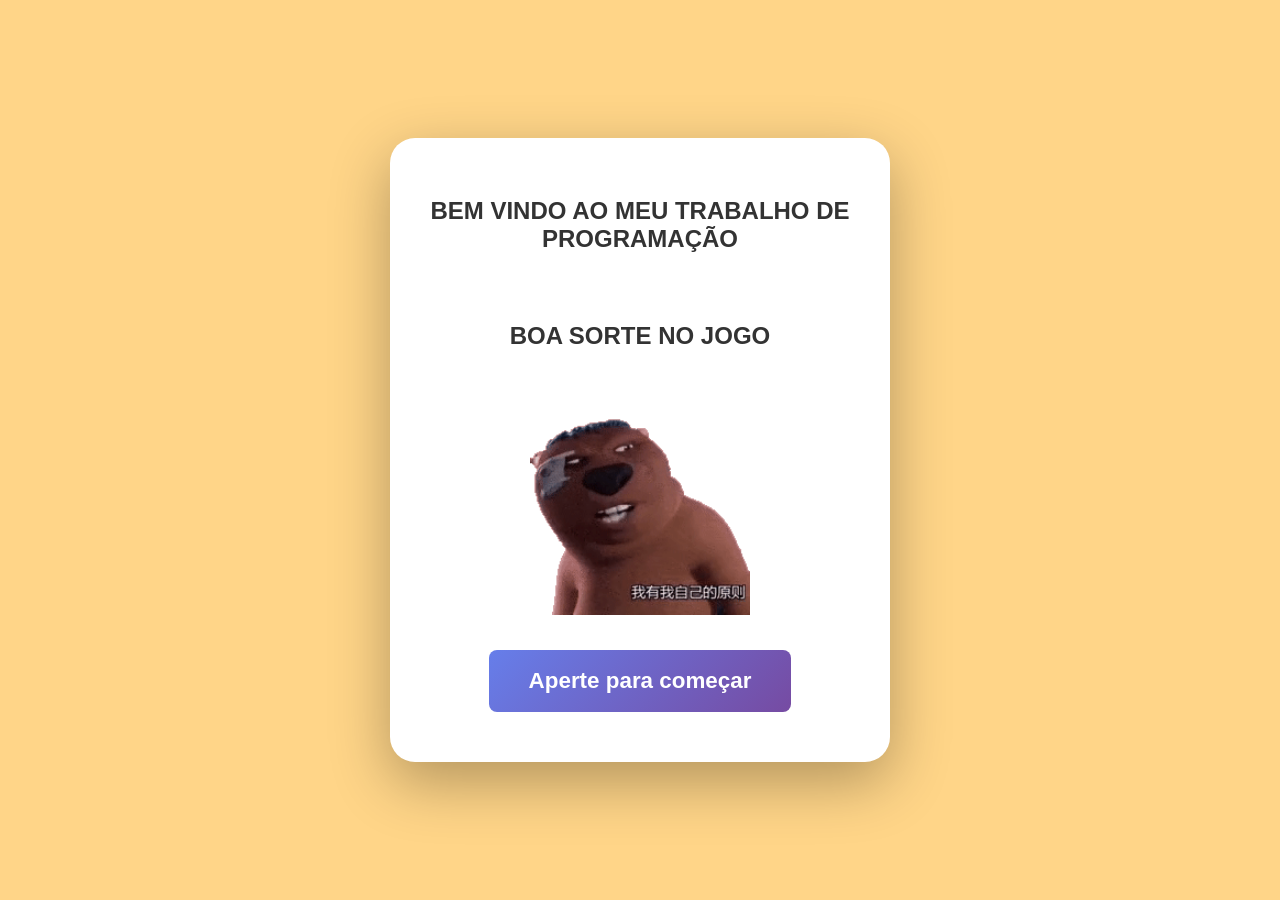
==== index.html @ 67a30dc5 "Add files via upload" ====
<!DOCTYPE html>
<html lang="pt-BR">
<head>
    <meta charset="UTF-8">
    <meta name="viewport" content="width=device-width, initial-scale=1.0">
    <title>Pinte a Palavra Correta</title>
    <link rel="stylesheet" href="styles/style.css">
</head>
<body>
    <div id="start-screen" class="start-screen">
        <div class="start-content">
            <h2 class="alinha">BEM VINDO AO MEU TRABALHO DE PROGRAMAÇÃO</h2>
            <h3 class="alinha">BOA SORTE NO JOGO</h3>
            <img src="images/beever.gif" alt="Imagem do jogo" class="start-image">
            <button id="start-button" onclick="startGame()">Aperte para começar</button>
        </div>
    </div>

    <div id="wrong-reaction" class="wrong-reaction hidden" aria-hidden="true">
        <div class="reaction-box">
            <img id="deception-gif" src="images/desappear.gif" alt="Decepção" class="deception-gif">
            <img id="explosion-gif" src="images/explosion.gif" alt="Explosão" class="explosion-gif">
            <button id="wrong-restart-button" class="restart-message" onclick="resetGame()">Clique aqui para recomeçar</button>
        </div>
    </div>

    <div id="win-screen" class="win-screen hidden" aria-hidden="true">
        <div class="win-box">
            <img src="images/babi.gif" alt="Parabéns" class="win-image">
            <h2>Parabéns, você é um super gênio</h2>
            <button onclick="resetGame()">Jogar de novo</button>
        </div>
    </div>

    <div id="game-container" class="container hidden">
        <div class="header">
            <h1>Pinte a Palavra Correta</h1>
            <p>Clique na palavra certa para cada figura</p>
        </div>

        <div class="games-grid">
            <!-- Vaca -->
            <div class="game-card">
                <img src="images/vaca.gif" style="width: 200px; height: auto;" alt="Vaca">
                <div class="options">
                    <div class="option" onclick="checkAnswer(this, 'vaca', 0)">VALA</div>
                    <div class="option" onclick="checkAnswer(this, 'vaca', 1)">VELA</div>
                    <div class="option" onclick="checkAnswer(this, 'vaca', 2)">VACA</div>
                </div>
                <div class="feedback"></div>
            </div>

            <!-- Gato -->
            <div class="game-card">
                <img src="images/cat.gif" style="width: 200px; height: auto;" alt="Gato">
                <div class="options">
                    <div class="option" onclick="checkAnswer(this, 'gato', 0)">GATO</div>
                    <div class="option" onclick="checkAnswer(this, 'gato', 1)">GOTA</div>
                    <div class="option" onclick="checkAnswer(this, 'gato', 2)">GUTO</div>
                </div>
                <div class="feedback"></div>
            </div>

            <!-- Bolo -->
            <div class="game-card">
                <img src="images/cake.gif" style="width: 200px; height: auto;" alt="Bolo">
                <div class="options">
                    <div class="option" onclick="checkAnswer(this, 'bolo', 0)">BOLA</div>
                    <div class="option" onclick="checkAnswer(this, 'bolo', 1)">BOLO</div>
                    <div class="option" onclick="checkAnswer(this, 'bolo', 2)">BALO</div>
                </div>
                <div class="feedback"></div>
            </div>

            <!-- Bola -->
            <div class="game-card">
                <img src="images/ball.gif" style="width: 180px; height: auto;" alt="Bola">
                <div class="options">
                    <div class="option" onclick="checkAnswer(this, 'bola', 0)">BELA</div>
                    <div class="option" onclick="checkAnswer(this, 'bola', 1)">BOLA</div>
                    <div class="option" onclick="checkAnswer(this, 'bola', 2)">BALA</div>
                </div>
                <div class="feedback"></div>
            </div>

            <!-- Abelha -->
            <div class="game-card">
                <img src="images/bee.gif" style="width: 100px; height: auto;" alt="Abelha">
                <div class="options">
                    <div class="option" onclick="checkAnswer(this, 'abelha', 0)">ABELA</div>
                    <div class="option" onclick="checkAnswer(this, 'abelha', 1)">ABAIXO</div>
                    <div class="option" onclick="checkAnswer(this, 'abelha', 2)">ABELHA</div>
                </div>
                <div class="feedback"></div>
            </div>

            <!-- Cesta -->
            <div class="game-card">
                <img src="images/bed.gif" style="width: 250px; height: auto;" alt="Cama">
                <div class="options">
                    <div class="option" onclick="checkAnswer(this, 'cesta', 0)">CAMA</div>
                    <div class="option" onclick="checkAnswer(this, 'cesta', 1)">DAMA</div>
                    <div class="option" onclick="checkAnswer(this, 'cesta', 2)">COMA</div>
                </div>
                <div class="feedback"></div>
            </div>

            <!-- Botão -->
            <div class="game-card">
                <img src="images/button.gif" style="width: 170px; height: auto;" alt="Botão">
                <div class="options">
                    <div class="option" onclick="checkAnswer(this, 'botao', 0)">BALÃO</div>
                    <div class="option" onclick="checkAnswer(this, 'botao', 1)">BOTÃO</div>
                    <div class="option" onclick="checkAnswer(this, 'botao', 2)">BOCÃO</div>
                </div>
                <div class="feedback"></div>
            </div>

            <!-- Sino -->
            <div class="game-card">
                <img src="images/bell.gif" style="width: 150px; height: auto;" alt="Sino">
                <div class="options">
                    <div class="option" onclick="checkAnswer(this, 'sino', 0)">VINO</div>
                    <div class="option" onclick="checkAnswer(this, 'sino', 1)">TINO</div>
                    <div class="option" onclick="checkAnswer(this, 'sino', 2)">SINO</div>
                </div>
                <div class="feedback"></div>
            </div>

            <!-- Boneca -->
            <div class="game-card">
                <img src="images/doll.gif" style="width: 150px; height: auto;" alt="Boneca">
                <div class="options">
                    <div class="option" onclick="checkAnswer(this, 'boneca', 0)">JANELA</div>
                    <div class="option" onclick="checkAnswer(this, 'boneca', 1)">BONECA</div>
                    <div class="option" onclick="checkAnswer(this, 'boneca', 2)">BOLECA</div>
                </div>
                <div class="feedback"></div>
            </div>
        </div>

        <div class="button-group">
            <button onclick="resetGame()">🔄 Recomeçar</button>
        </div>

        <div class="progress">
            Acertos: <span class="score" id="score">0</span> / <span class="total">9</span>
        </div>
    </div>

    <script src="scripts/script.js"></script>
</body>
</html>
---- styles/style.css ----
* {
    box-sizing: border-box;
}

body {
    font-family: 'Arial', sans-serif;
    background: #ffd588;
    padding: 20px;
    min-height: 100vh;
    margin: 0;
}

.hidden {
    display: none !important;
}

.start-screen {
    min-height: calc(100vh - 40px);
    display: flex;
    align-items: center;
    justify-content: center;
}

.start-content {
    display: flex;
    flex-direction: column;
    align-items: center;
    justify-content: center;
    gap: 25px;
    width: min(90vw, 500px);
    min-height: 380px;
    background: white;
    border-radius: 25px;
    padding: 40px;
    box-shadow: 0 20px 60px rgba(0, 0, 0, 0.3);
}

.start-image {
    width: 220px;
    max-width: 80%;
    height: auto;
}

#start-button {
    font-size: 1.4em;
    padding: 18px 40px;
}

.container {
    max-width: 1200px;
    margin: 0 auto;
    background: white;
    border-radius: 20px;
    padding: 40px;
    box-shadow: 0 20px 60px rgba(0, 0, 0, 0.3);
}

.header {
    text-align: center;
    margin-bottom: 40px;
}

.header h1 {
    color: #333;
    margin-bottom: 10px;
    font-size: 2.5em;
}

.header p {
    color: #666;
    font-size: 1.1em;
}

.games-grid {
    display: grid;
    grid-template-columns: repeat(auto-fit, minmax(300px, 1fr));
    gap: 30px;
    margin-bottom: 30px;
}

.game-card {
    background: #f8f9fa;
    border-radius: 15px;
    padding: 20px;
    box-shadow: 0 5px 15px rgba(0, 0, 0, 0.1);
    transition: transform 0.3s ease;
}

.game-card:hover {
    transform: translateY(-5px);
}

.image-placeholder {
    width: 100%;
    height: 150px;
    background: #64300e;
    border-radius: 10px;
    display: flex;
    align-items: center;
    justify-content: center;
    font-size: 60px;
    margin-bottom: 20px;
}
.alinha {
    text-align: center;
    color: #333;
    font-size: 1.5em;
    margin-bottom: 20px;
}
.options {
    display: flex;
    flex-direction: column;
    gap: 10px;
}

.option {
    padding: 12px 15px;
    border: 2px solid #ddd;
    border-radius: 8px;
    cursor: pointer;
    background: white;
    font-size: 1.05em;
    font-weight: 500;
    transition: all 0.3s ease;
    text-align: center;
}

.option:hover {
    background: #f0f0f0;
    border-color: #667eea;
}

.option.selected {
    background: #ffd700;
    border-color: #ffc700;
    color: #333;
    font-weight: bold;
}

.option.correct {
    background: #4CAF50;
    border-color: #45a049;
    color: white;
    font-weight: bold;
}

.option.incorrect {
    background: #f44336;
    border-color: #da190b;
    color: white;
}

.option.disabled {
    pointer-events: none;
}

.feedback {
    margin-top: 10px;
    text-align: center;
    font-weight: bold;
    min-height: 25px;
}

.feedback.success {
    color: #4CAF50;
}

.feedback.error {
    color: #f44336;
}

.button-group {
    text-align: center;
    margin-top: 30px;
}

button {
    background: linear-gradient(135deg, #667eea 0%, #764ba2 100%);
    color: white;
    border: none;
    padding: 12px 30px;
    font-size: 1.1em;
    border-radius: 8px;
    cursor: pointer;
    margin: 10px;
    transition: all 0.3s ease;
    font-weight: bold;
}

button:hover {
    transform: scale(1.05);
    box-shadow: 0 5px 20px rgba(102, 126, 234, 0.4);
}

button:active {
    transform: scale(0.95);
}

.progress {
    text-align: center;
    margin-top: 30px;
    font-size: 1.2em;
    font-weight: bold;
    color: #333;
}

.score {
    color: #4CAF50;
}

.total {
    color: #666;
}

.wrong-reaction {
    position: fixed;
    inset: 0;
    z-index: 9999;
    display: flex;
    align-items: center;
    justify-content: center;
    background: rgba(0, 0, 0, 0.75);
    pointer-events: auto;
}

.reaction-box {
    position: relative;
    width: min(90vw, 520px);
    min-height: 520px;
    display: flex;
    align-items: center;
    justify-content: center;
    flex-direction: column;
}

.deception-gif,
.explosion-gif {
    position: absolute;
    max-width: 100%;
    max-height: 100%;
    object-fit: contain;
}

.deception-gif {
    width: 360px;
    z-index: 1;
}

.explosion-gif {
    width: 420px;
    z-index: 2;
}

.explosion-gif.hide-explosion {
    opacity: 0;
}


.restart-message {
    position: absolute;
    bottom: 15px;
    z-index: 3;
    font-size: 1.4em;
    padding: 18px 35px;
    border-radius: 12px;
    animation: pulseButton 1s infinite alternate;
}

@keyframes pulseButton {
    from {
        transform: scale(1);
    }

    to {
        transform: scale(1.08);
    }
}

.win-screen {
    position: fixed;
    inset: 0;
    z-index: 9998;
    display: flex;
    align-items: center;
    justify-content: center;
    background: rgba(0, 0, 0, 0.75);
}

.win-box {
    width: min(90vw, 560px);
    background: white;
    border-radius: 25px;
    padding: 40px;
    text-align: center;
    box-shadow: 0 20px 60px rgba(0, 0, 0, 0.4);
}

.win-box h2 {
    color: #333;
    font-size: 2.2em;
    margin: 20px 0;
}

.win-image {
    width: 220px;
    max-width: 80%;
    height: auto;
}
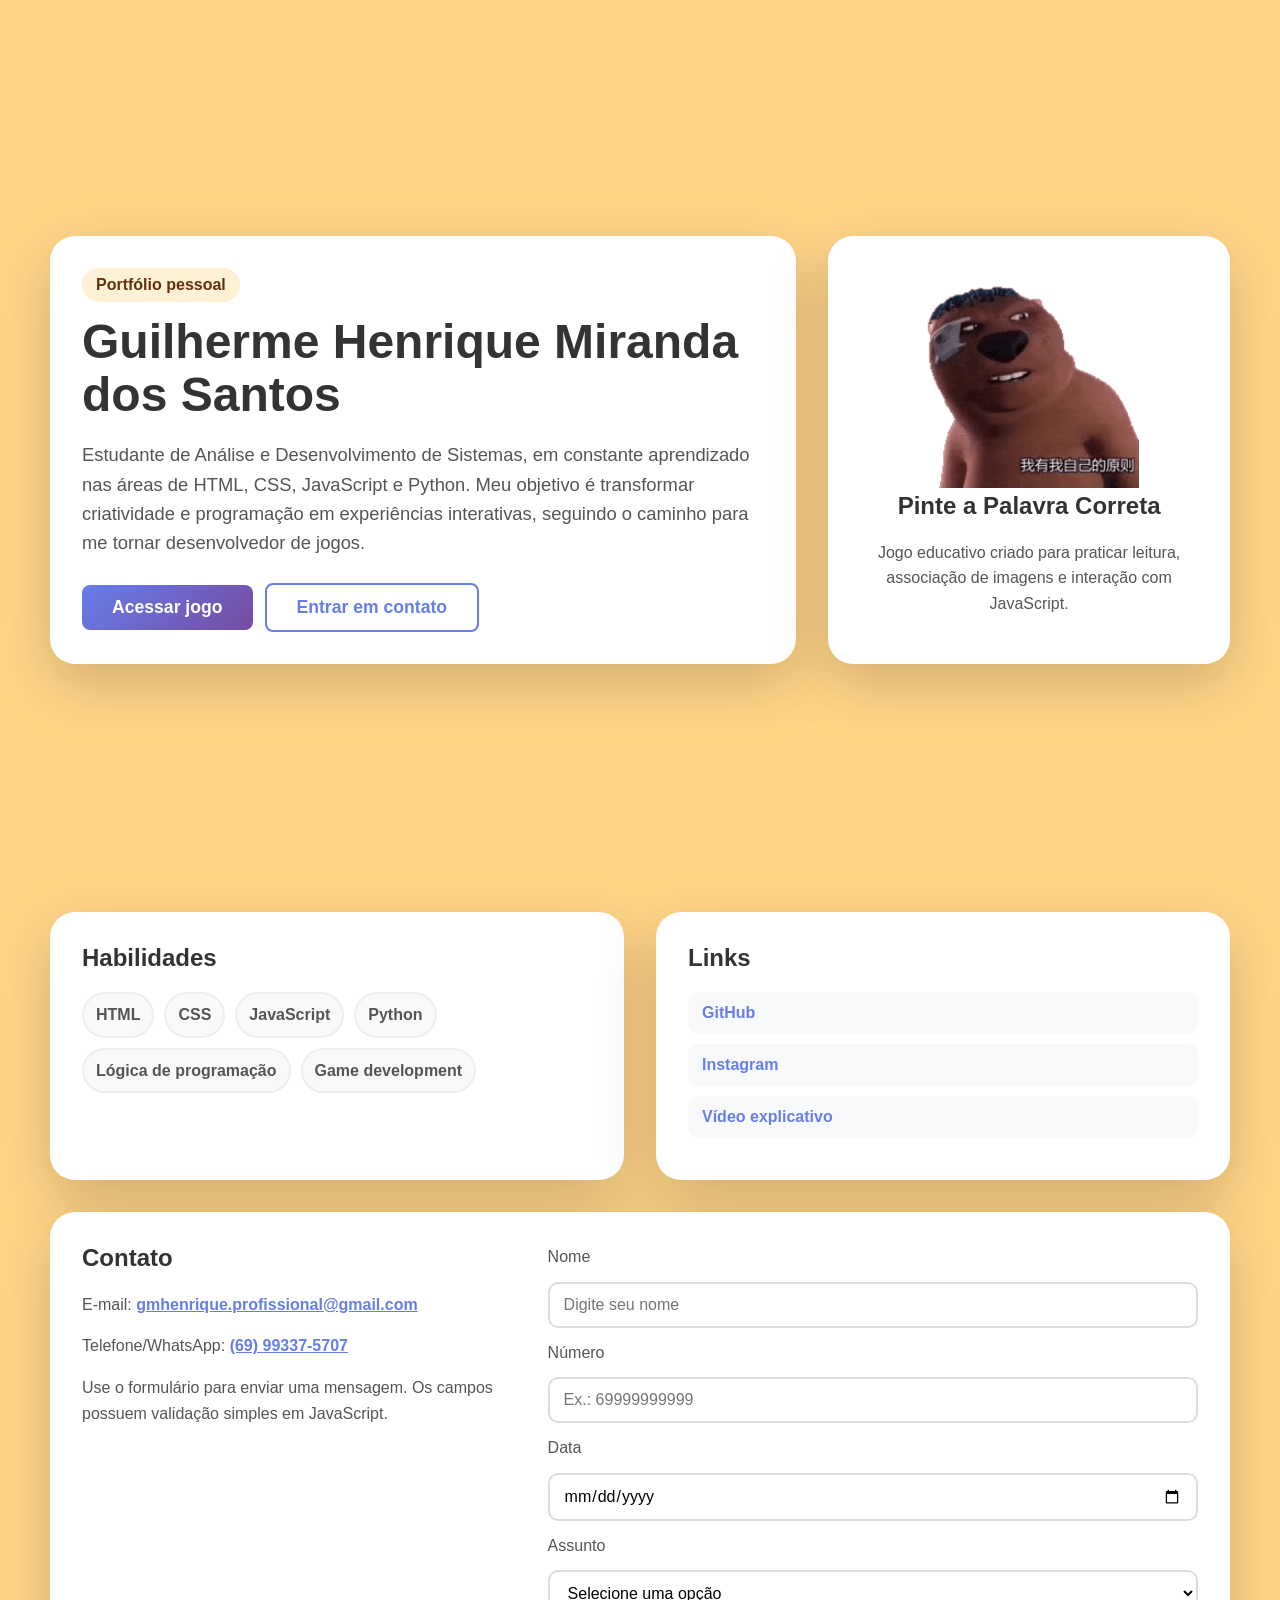
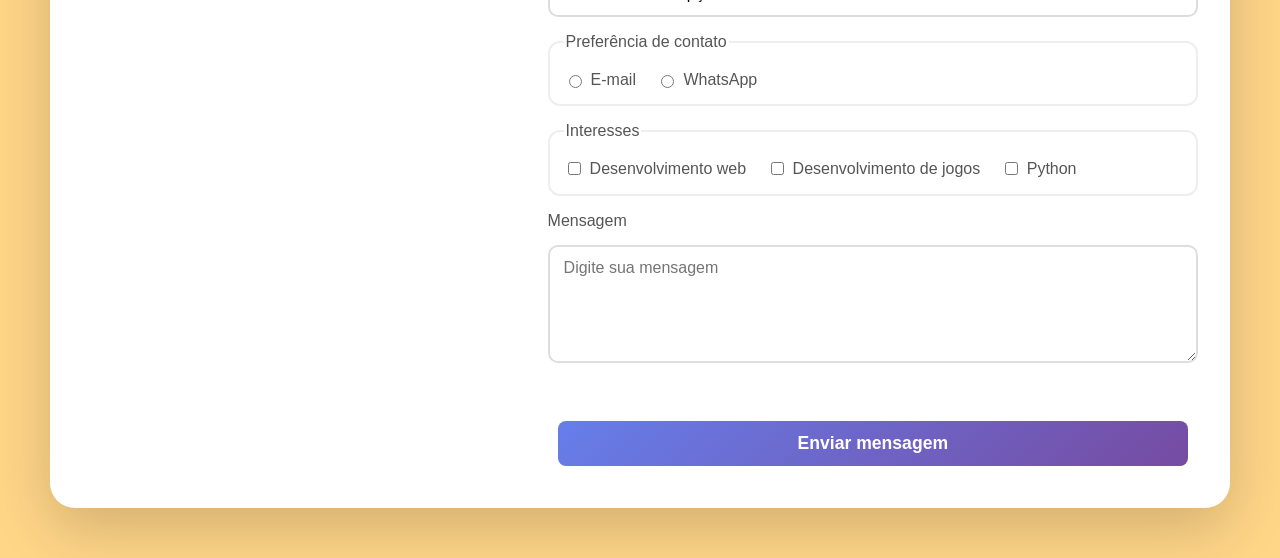
==== commit 17e9e814: "Add files via upload" ====
--- a/index.html
+++ b/index.html
@@ -3,151 +3,102 @@
 <head>
     <meta charset="UTF-8">
     <meta name="viewport" content="width=device-width, initial-scale=1.0">
-    <title>Pinte a Palavra Correta</title>
+    <title>Portfólio - Guilherme Henrique</title>
     <link rel="stylesheet" href="styles/style.css">
 </head>
 <body>
-    <div id="start-screen" class="start-screen">
-        <div class="start-content">
-            <h2 class="alinha">BEM VINDO AO MEU TRABALHO DE PROGRAMAÇÃO</h2>
-            <h3 class="alinha">BOA SORTE NO JOGO</h3>
-            <img src="images/beever.gif" alt="Imagem do jogo" class="start-image">
-            <button id="start-button" onclick="startGame()">Aperte para começar</button>
-        </div>
-    </div>
-
-    <div id="wrong-reaction" class="wrong-reaction hidden" aria-hidden="true">
-        <div class="reaction-box">
-            <img id="deception-gif" src="images/desappear.gif" alt="Decepção" class="deception-gif">
-            <img id="explosion-gif" src="images/explosion.gif" alt="Explosão" class="explosion-gif">
-            <button id="wrong-restart-button" class="restart-message" onclick="resetGame()">Clique aqui para recomeçar</button>
-        </div>
-    </div>
-
-    <div id="win-screen" class="win-screen hidden" aria-hidden="true">
-        <div class="win-box">
-            <img src="images/babi.gif" alt="Parabéns" class="win-image">
-            <h2>Parabéns, você é um super gênio</h2>
-            <button onclick="resetGame()">Jogar de novo</button>
-        </div>
-    </div>
-
-    <div id="game-container" class="container hidden">
-        <div class="header">
-            <h1>Pinte a Palavra Correta</h1>
-            <p>Clique na palavra certa para cada figura</p>
-        </div>
-
-        <div class="games-grid">
-            <!-- Vaca -->
-            <div class="game-card">
-                <img src="images/vaca.gif" style="width: 200px; height: auto;" alt="Vaca">
-                <div class="options">
-                    <div class="option" onclick="checkAnswer(this, 'vaca', 0)">VALA</div>
-                    <div class="option" onclick="checkAnswer(this, 'vaca', 1)">VELA</div>
-                    <div class="option" onclick="checkAnswer(this, 'vaca', 2)">VACA</div>
+    <main class="portfolio-page">
+        <section class="portfolio-hero">
+            <div class="portfolio-text">
+                <p class="portfolio-tag">Portfólio pessoal</p>
+                <h1>Guilherme Henrique Miranda dos Santos</h1>
+                <p class="portfolio-subtitle">
+                    Estudante de Análise e Desenvolvimento de Sistemas, em constante aprendizado nas áreas de
+                    HTML, CSS, JavaScript e Python. Meu objetivo é transformar criatividade e programação em
+                    experiências interativas, seguindo o caminho para me tornar desenvolvedor de jogos.
+                </p>
+                <div class="hero-buttons">
+                    <a id="start-button" class="primary-button-link" href="JOGO/index.html">Acessar jogo</a>
+                    <a class="secondary-button" href="#contato">Entrar em contato</a>
                 </div>
-                <div class="feedback"></div>
             </div>
 
-            <!-- Gato -->
-            <div class="game-card">
-                <img src="images/cat.gif" style="width: 200px; height: auto;" alt="Gato">
-                <div class="options">
-                    <div class="option" onclick="checkAnswer(this, 'gato', 0)">GATO</div>
-                    <div class="option" onclick="checkAnswer(this, 'gato', 1)">GOTA</div>
-                    <div class="option" onclick="checkAnswer(this, 'gato', 2)">GUTO</div>
-                </div>
-                <div class="feedback"></div>
+            <div class="portfolio-card destaque-card">
+                <img src="images/beever.gif" alt="Imagem animada do jogo" class="start-image">
+                <h2>Pinte a Palavra Correta</h2>
+                <p>Jogo educativo criado para praticar leitura, associação de imagens e interação com JavaScript.</p>
+            </div>
+        </section>
+
+        <section class="portfolio-info-grid" aria-label="Informações do portfólio">
+            <article class="portfolio-card">
+                <h2>Habilidades</h2>
+                <ul class="skills-list">
+                    <li>HTML</li>
+                    <li>CSS</li>
+                    <li>JavaScript</li>
+                    <li>Python</li>
+                    <li>Lógica de programação</li>
+                    <li>Game development</li>
+                </ul>
+            </article>
+
+            <article class="portfolio-card links-card">
+                <h2>Links</h2>
+                <a href="https://github.com/Hediits" target="_blank" rel="noopener">GitHub</a>
+                <a href="https://www.instagram.com/gui.h.henrique" target="_blank" rel="noopener">Instagram</a>
+                <a href="#" title="Substitua este link pelo vídeo no YouTube ou Drive">Vídeo explicativo</a>
+            </article>
+        </section>
+
+        <section id="contato" class="portfolio-card contact-section">
+            <div>
+                <h2>Contato</h2>
+                <p>E-mail: <a href="mailto:gmhenrique.profissional@gmail.com">gmhenrique.profissional@gmail.com</a></p>
+                <p>Telefone/WhatsApp: <a href="tel:+5569993375707">(69) 99337-5707</a></p>
+                <p>Use o formulário para enviar uma mensagem. Os campos possuem validação simples em JavaScript.</p>
             </div>
 
-            <!-- Bolo -->
-            <div class="game-card">
-                <img src="images/cake.gif" style="width: 200px; height: auto;" alt="Bolo">
-                <div class="options">
-                    <div class="option" onclick="checkAnswer(this, 'bolo', 0)">BOLA</div>
-                    <div class="option" onclick="checkAnswer(this, 'bolo', 1)">BOLO</div>
-                    <div class="option" onclick="checkAnswer(this, 'bolo', 2)">BALO</div>
-                </div>
-                <div class="feedback"></div>
-            </div>
+            <form id="contact-form" class="contact-form" novalidate>
+                <label for="name">Nome</label>
+                <input type="text" id="name" name="name" placeholder="Digite seu nome" required minlength="3">
 
-            <!-- Bola -->
-            <div class="game-card">
-                <img src="images/ball.gif" style="width: 180px; height: auto;" alt="Bola">
-                <div class="options">
-                    <div class="option" onclick="checkAnswer(this, 'bola', 0)">BELA</div>
-                    <div class="option" onclick="checkAnswer(this, 'bola', 1)">BOLA</div>
-                    <div class="option" onclick="checkAnswer(this, 'bola', 2)">BALA</div>
-                </div>
-                <div class="feedback"></div>
-            </div>
+                <label for="phone">Número</label>
+                <input type="tel" id="phone" name="phone" placeholder="Ex.: 69999999999" required pattern="[0-9]{10,11}">
 
-            <!-- Abelha -->
-            <div class="game-card">
-                <img src="images/bee.gif" style="width: 100px; height: auto;" alt="Abelha">
-                <div class="options">
-                    <div class="option" onclick="checkAnswer(this, 'abelha', 0)">ABELA</div>
-                    <div class="option" onclick="checkAnswer(this, 'abelha', 1)">ABAIXO</div>
-                    <div class="option" onclick="checkAnswer(this, 'abelha', 2)">ABELHA</div>
-                </div>
-                <div class="feedback"></div>
-            </div>
+                <label for="date">Data</label>
+                <input type="date" id="date" name="date" required>
 
-            <!-- Cesta -->
-            <div class="game-card">
-                <img src="images/bed.gif" style="width: 250px; height: auto;" alt="Cama">
-                <div class="options">
-                    <div class="option" onclick="checkAnswer(this, 'cesta', 0)">CAMA</div>
-                    <div class="option" onclick="checkAnswer(this, 'cesta', 1)">DAMA</div>
-                    <div class="option" onclick="checkAnswer(this, 'cesta', 2)">COMA</div>
-                </div>
-                <div class="feedback"></div>
-            </div>
+                <label for="subject">Assunto</label>
+                <select id="subject" name="subject" required>
+                    <option value="">Selecione uma opção</option>
+                    <option value="projeto">Projeto</option>
+                    <option value="duvida">Dúvida</option>
+                    <option value="contato">Contato profissional</option>
+                </select>
 
-            <!-- Botão -->
-            <div class="game-card">
-                <img src="images/button.gif" style="width: 170px; height: auto;" alt="Botão">
-                <div class="options">
-                    <div class="option" onclick="checkAnswer(this, 'botao', 0)">BALÃO</div>
-                    <div class="option" onclick="checkAnswer(this, 'botao', 1)">BOTÃO</div>
-                    <div class="option" onclick="checkAnswer(this, 'botao', 2)">BOCÃO</div>
-                </div>
-                <div class="feedback"></div>
-            </div>
+                <fieldset>
+                    <legend>Preferência de contato</legend>
+                    <label><input type="radio" name="contactPreference" value="email" required> E-mail</label>
+                    <label><input type="radio" name="contactPreference" value="whatsapp"> WhatsApp</label>
+                </fieldset>
 
-            <!-- Sino -->
-            <div class="game-card">
-                <img src="images/bell.gif" style="width: 150px; height: auto;" alt="Sino">
-                <div class="options">
-                    <div class="option" onclick="checkAnswer(this, 'sino', 0)">VINO</div>
-                    <div class="option" onclick="checkAnswer(this, 'sino', 1)">TINO</div>
-                    <div class="option" onclick="checkAnswer(this, 'sino', 2)">SINO</div>
-                </div>
-                <div class="feedback"></div>
-            </div>
+                <fieldset>
+                    <legend>Interesses</legend>
+                    <label><input type="checkbox" name="interest" value="web"> Desenvolvimento web</label>
+                    <label><input type="checkbox" name="interest" value="games"> Desenvolvimento de jogos</label>
+                    <label><input type="checkbox" name="interest" value="python"> Python</label>
+                </fieldset>
 
-            <!-- Boneca -->
-            <div class="game-card">
-                <img src="images/doll.gif" style="width: 150px; height: auto;" alt="Boneca">
-                <div class="options">
-                    <div class="option" onclick="checkAnswer(this, 'boneca', 0)">JANELA</div>
-                    <div class="option" onclick="checkAnswer(this, 'boneca', 1)">BONECA</div>
-                    <div class="option" onclick="checkAnswer(this, 'boneca', 2)">BOLECA</div>
-                </div>
-                <div class="feedback"></div>
-            </div>
-        </div>
+                <label for="message">Mensagem</label>
+                <textarea id="message" name="message" rows="5" placeholder="Digite sua mensagem" required minlength="10"></textarea>
 
-        <div class="button-group">
-            <button onclick="resetGame()">🔄 Recomeçar</button>
-        </div>
-
-        <div class="progress">
-            Acertos: <span class="score" id="score">0</span> / <span class="total">9</span>
-        </div>
-    </div>
+                <p id="form-feedback" class="form-feedback" aria-live="polite"></p>
+                <button type="submit">Enviar mensagem</button>
+            </form>
+        </section>
+    </main>
 
     <script src="scripts/script.js"></script>
 </body>
-</html>+</html>
--- a/styles/style.css
+++ b/styles/style.css
@@ -3,36 +3,135 @@
 }
 
 body {
-    font-family: 'Arial', sans-serif;
-    background: #ffd588;
-    padding: 20px;
     min-height: 100vh;
     margin: 0;
+    padding: 20px;
+    font-family: Arial, sans-serif;
+    background: #ffd588;
 }
 
 .hidden {
     display: none !important;
 }
 
-.start-screen {
-    min-height: calc(100vh - 40px);
-    display: flex;
-    align-items: center;
-    justify-content: center;
-}
-
-.start-content {
+/* Página do portfólio */
+.portfolio-page {
+    width: min(1180px, 100%);
+    margin: 0 auto;
     display: flex;
     flex-direction: column;
+    gap: 32px;
+}
+
+.portfolio-hero {
+    display: grid;
+    grid-template-columns: 1.3fr 0.7fr;
+    gap: 32px;
     align-items: center;
-    justify-content: center;
-    gap: 25px;
-    width: min(90vw, 500px);
-    min-height: 380px;
+    min-height: calc(100vh - 40px);
+}
+
+.portfolio-info-grid {
+    display: grid;
+    grid-template-columns: 1fr 1fr;
+    gap: 32px;
+}
+
+.portfolio-text,
+.portfolio-card {
     background: white;
     border-radius: 25px;
-    padding: 40px;
-    box-shadow: 0 20px 60px rgba(0, 0, 0, 0.3);
+    padding: 32px;
+    box-shadow: 0 20px 60px rgba(0, 0, 0, 0.18);
+}
+
+.portfolio-tag {
+    display: inline-block;
+    margin: 0 0 14px;
+    padding: 8px 14px;
+    border-radius: 999px;
+    background: #fff1d6;
+    color: #64300e;
+    font-weight: bold;
+}
+
+.portfolio-text h1 {
+    margin: 0 0 18px;
+    color: #333;
+    font-size: 3em;
+    line-height: 1.1;
+}
+
+.portfolio-subtitle,
+.portfolio-card p,
+.portfolio-card li,
+.contact-form label,
+.contact-form legend {
+    color: #555;
+    line-height: 1.6;
+}
+
+.portfolio-subtitle {
+    margin-bottom: 25px;
+    font-size: 1.15em;
+}
+
+.hero-buttons {
+    display: flex;
+    flex-wrap: wrap;
+    align-items: center;
+    gap: 12px;
+}
+
+.primary-button-link,
+.secondary-button,
+button {
+    border-radius: 8px;
+    padding: 12px 30px;
+    font-size: 1.1em;
+    font-weight: bold;
+    cursor: pointer;
+    transition: all 0.3s ease;
+}
+
+.primary-button-link,
+button {
+    border: none;
+    background: linear-gradient(135deg, #667eea 0%, #764ba2 100%);
+    color: white;
+}
+
+.primary-button-link,
+.secondary-button {
+    display: inline-block;
+    text-align: center;
+    text-decoration: none;
+}
+
+.secondary-button {
+    border: 2px solid #667eea;
+    color: #667eea;
+    background: white;
+}
+
+.primary-button-link:hover,
+button:hover {
+    transform: scale(1.05);
+    box-shadow: 0 5px 20px rgba(102, 126, 234, 0.4);
+}
+
+.secondary-button:hover,
+.links-card a:hover {
+    transform: translateY(-2px);
+    box-shadow: 0 5px 20px rgba(102, 126, 234, 0.2);
+}
+
+button {
+    margin: 10px;
+}
+
+button:active {
+    transform: scale(0.95);
 }
 
 .start-image {
@@ -41,28 +140,134 @@
     height: auto;
 }
 
-#start-button {
-    font-size: 1.4em;
-    padding: 18px 40px;
-}
-
+.destaque-card {
+    text-align: center;
+}
+
+.portfolio-card h2 {
+    margin-top: 0;
+    color: #333;
+}
+
+.skills-list {
+    display: flex;
+    flex-wrap: wrap;
+    gap: 10px;
+    margin: 0;
+    padding: 0;
+    list-style: none;
+}
+
+.skills-list li {
+    padding: 8px 12px;
+    border: 2px solid #eee;
+    border-radius: 999px;
+    background: #f8f9fa;
+    font-weight: bold;
+}
+
+.links-card a {
+    display: block;
+    margin: 10px 0;
+    padding: 12px 14px;
+    border-radius: 10px;
+    background: #f8f9fa;
+    color: #667eea;
+    font-weight: bold;
+    text-decoration: none;
+    transition: all 0.3s ease;
+}
+
+.contact-section {
+    display: grid;
+    grid-template-columns: 0.8fr 1.2fr;
+    gap: 32px;
+    margin-bottom: 30px;
+}
+
+.contact-section a {
+    color: #667eea;
+    font-weight: bold;
+}
+
+.contact-form {
+    display: grid;
+    gap: 12px;
+}
+
+.contact-form input,
+.contact-form select,
+.contact-form textarea {
+    width: 100%;
+    padding: 12px 14px;
+    border: 2px solid #ddd;
+    border-radius: 10px;
+    font: inherit;
+    background: white;
+}
+
+.contact-form input:focus,
+.contact-form select:focus,
+.contact-form textarea:focus {
+    outline: none;
+    border-color: #667eea;
+    box-shadow: 0 0 0 3px rgba(102, 126, 234, 0.15);
+}
+
+.contact-form fieldset {
+    margin: 0;
+    padding: 12px 14px;
+    border: 2px solid #eee;
+    border-radius: 12px;
+}
+
+.contact-form fieldset label {
+    display: inline-flex;
+    align-items: center;
+    gap: 6px;
+    margin-right: 16px;
+}
+
+.contact-form input[type="radio"],
+.contact-form input[type="checkbox"] {
+    width: auto;
+}
+
+.form-feedback {
+    min-height: 24px;
+    margin: 0;
+    font-weight: bold;
+}
+
+.form-feedback.success,
+.feedback.success,
+.score {
+    color: #4CAF50;
+}
+
+.form-feedback.error,
+.feedback.error {
+    color: #f44336;
+}
+
+/* Página do jogo */
 .container {
     max-width: 1200px;
     margin: 0 auto;
+    padding: 40px;
+    border-radius: 20px;
     background: white;
-    border-radius: 20px;
-    padding: 40px;
     box-shadow: 0 20px 60px rgba(0, 0, 0, 0.3);
 }
 
 .header {
-    text-align: center;
     margin-bottom: 40px;
+    text-align: center;
 }
 
 .header h1 {
+    margin-bottom: 10px;
     color: #333;
-    margin-bottom: 10px;
     font-size: 2.5em;
 }
 
@@ -79,9 +284,9 @@
 }
 
 .game-card {
+    padding: 20px;
+    border-radius: 15px;
     background: #f8f9fa;
-    border-radius: 15px;
-    padding: 20px;
     box-shadow: 0 5px 15px rgba(0, 0, 0, 0.1);
     transition: transform 0.3s ease;
 }
@@ -90,23 +295,6 @@
     transform: translateY(-5px);
 }
 
-.image-placeholder {
-    width: 100%;
-    height: 150px;
-    background: #64300e;
-    border-radius: 10px;
-    display: flex;
-    align-items: center;
-    justify-content: center;
-    font-size: 60px;
-    margin-bottom: 20px;
-}
-.alinha {
-    text-align: center;
-    color: #333;
-    font-size: 1.5em;
-    margin-bottom: 20px;
-}
 .options {
     display: flex;
     flex-direction: column;
@@ -117,36 +305,30 @@
     padding: 12px 15px;
     border: 2px solid #ddd;
     border-radius: 8px;
+    background: white;
+    color: #333;
     cursor: pointer;
-    background: white;
     font-size: 1.05em;
     font-weight: 500;
+    text-align: center;
     transition: all 0.3s ease;
-    text-align: center;
 }
 
 .option:hover {
+    border-color: #667eea;
     background: #f0f0f0;
-    border-color: #667eea;
-}
-
-.option.selected {
-    background: #ffd700;
-    border-color: #ffc700;
-    color: #333;
-    font-weight: bold;
 }
 
 .option.correct {
+    border-color: #45a049;
     background: #4CAF50;
-    border-color: #45a049;
     color: white;
     font-weight: bold;
 }
 
 .option.incorrect {
+    border-color: #da190b;
     background: #f44336;
-    border-color: #da190b;
     color: white;
 }
 
@@ -155,72 +337,46 @@
 }
 
 .feedback {
+    min-height: 25px;
     margin-top: 10px;
-    text-align: center;
-    font-weight: bold;
-    min-height: 25px;
-}
-
-.feedback.success {
-    color: #4CAF50;
-}
-
-.feedback.error {
-    color: #f44336;
+    font-weight: bold;
+    text-align: center;
 }
 
 .button-group {
-    text-align: center;
     margin-top: 30px;
-}
-
-button {
-    background: linear-gradient(135deg, #667eea 0%, #764ba2 100%);
-    color: white;
-    border: none;
-    padding: 12px 30px;
-    font-size: 1.1em;
-    border-radius: 8px;
-    cursor: pointer;
-    margin: 10px;
-    transition: all 0.3s ease;
-    font-weight: bold;
-}
-
-button:hover {
-    transform: scale(1.05);
-    box-shadow: 0 5px 20px rgba(102, 126, 234, 0.4);
-}
-
-button:active {
-    transform: scale(0.95);
+    text-align: center;
 }
 
 .progress {
-    text-align: center;
     margin-top: 30px;
+    color: #333;
     font-size: 1.2em;
     font-weight: bold;
-    color: #333;
-}
-
-.score {
-    color: #4CAF50;
+    text-align: center;
 }
 
 .total {
     color: #666;
 }
 
-.wrong-reaction {
+.wrong-reaction,
+.win-screen {
     position: fixed;
     inset: 0;
-    z-index: 9999;
     display: flex;
     align-items: center;
     justify-content: center;
     background: rgba(0, 0, 0, 0.75);
+}
+
+.wrong-reaction {
+    z-index: 9999;
     pointer-events: auto;
+}
+
+.win-screen {
+    z-index: 9998;
 }
 
 .reaction-box {
@@ -255,14 +411,13 @@
     opacity: 0;
 }
 
-
 .restart-message {
     position: absolute;
     bottom: 15px;
     z-index: 3;
-    font-size: 1.4em;
     padding: 18px 35px;
     border-radius: 12px;
+    font-size: 1.4em;
     animation: pulseButton 1s infinite alternate;
 }
 
@@ -276,29 +431,19 @@
     }
 }
 
-.win-screen {
-    position: fixed;
-    inset: 0;
-    z-index: 9998;
-    display: flex;
-    align-items: center;
-    justify-content: center;
-    background: rgba(0, 0, 0, 0.75);
-}
-
 .win-box {
     width: min(90vw, 560px);
+    padding: 40px;
+    border-radius: 25px;
     background: white;
-    border-radius: 25px;
-    padding: 40px;
     text-align: center;
     box-shadow: 0 20px 60px rgba(0, 0, 0, 0.4);
 }
 
 .win-box h2 {
+    margin: 20px 0;
     color: #333;
     font-size: 2.2em;
-    margin: 20px 0;
 }
 
 .win-image {
@@ -306,3 +451,86 @@
     max-width: 80%;
     height: auto;
 }
+
+/* Responsividade */
+@media (max-width: 900px) {
+    .portfolio-hero,
+    .portfolio-info-grid,
+    .contact-section {
+        grid-template-columns: 1fr;
+    }
+
+    .portfolio-hero {
+        min-height: auto;
+    }
+
+    .portfolio-text h1 {
+        font-size: 2.4em;
+    }
+}
+
+@media (max-width: 650px) {
+    body {
+        padding: 12px;
+    }
+
+    .portfolio-page {
+        gap: 24px;
+    }
+
+    .games-grid {
+        grid-template-columns: 1fr;
+    }
+
+    .portfolio-text,
+    .portfolio-card,
+    .container {
+        padding: 22px;
+        border-radius: 18px;
+    }
+
+    .portfolio-text h1 {
+        font-size: 2em;
+    }
+
+    .portfolio-subtitle {
+        font-size: 1em;
+    }
+
+    .hero-buttons {
+        flex-direction: column;
+        align-items: stretch;
+    }
+
+    .contact-form fieldset label {
+        display: flex;
+        margin: 8px 0;
+    }
+
+    #start-button,
+    .secondary-button,
+    button {
+        width: 100%;
+        margin-left: 0;
+        margin-right: 0;
+    }
+}
+
+@media (max-width: 420px) {
+    .portfolio-text h1 {
+        font-size: 1.65em;
+    }
+
+    .start-image,
+    .win-image {
+        width: 170px;
+    }
+
+    .header h1 {
+        font-size: 1.8em;
+    }
+
+    .game-card img {
+        max-width: 100%;
+    }
+}
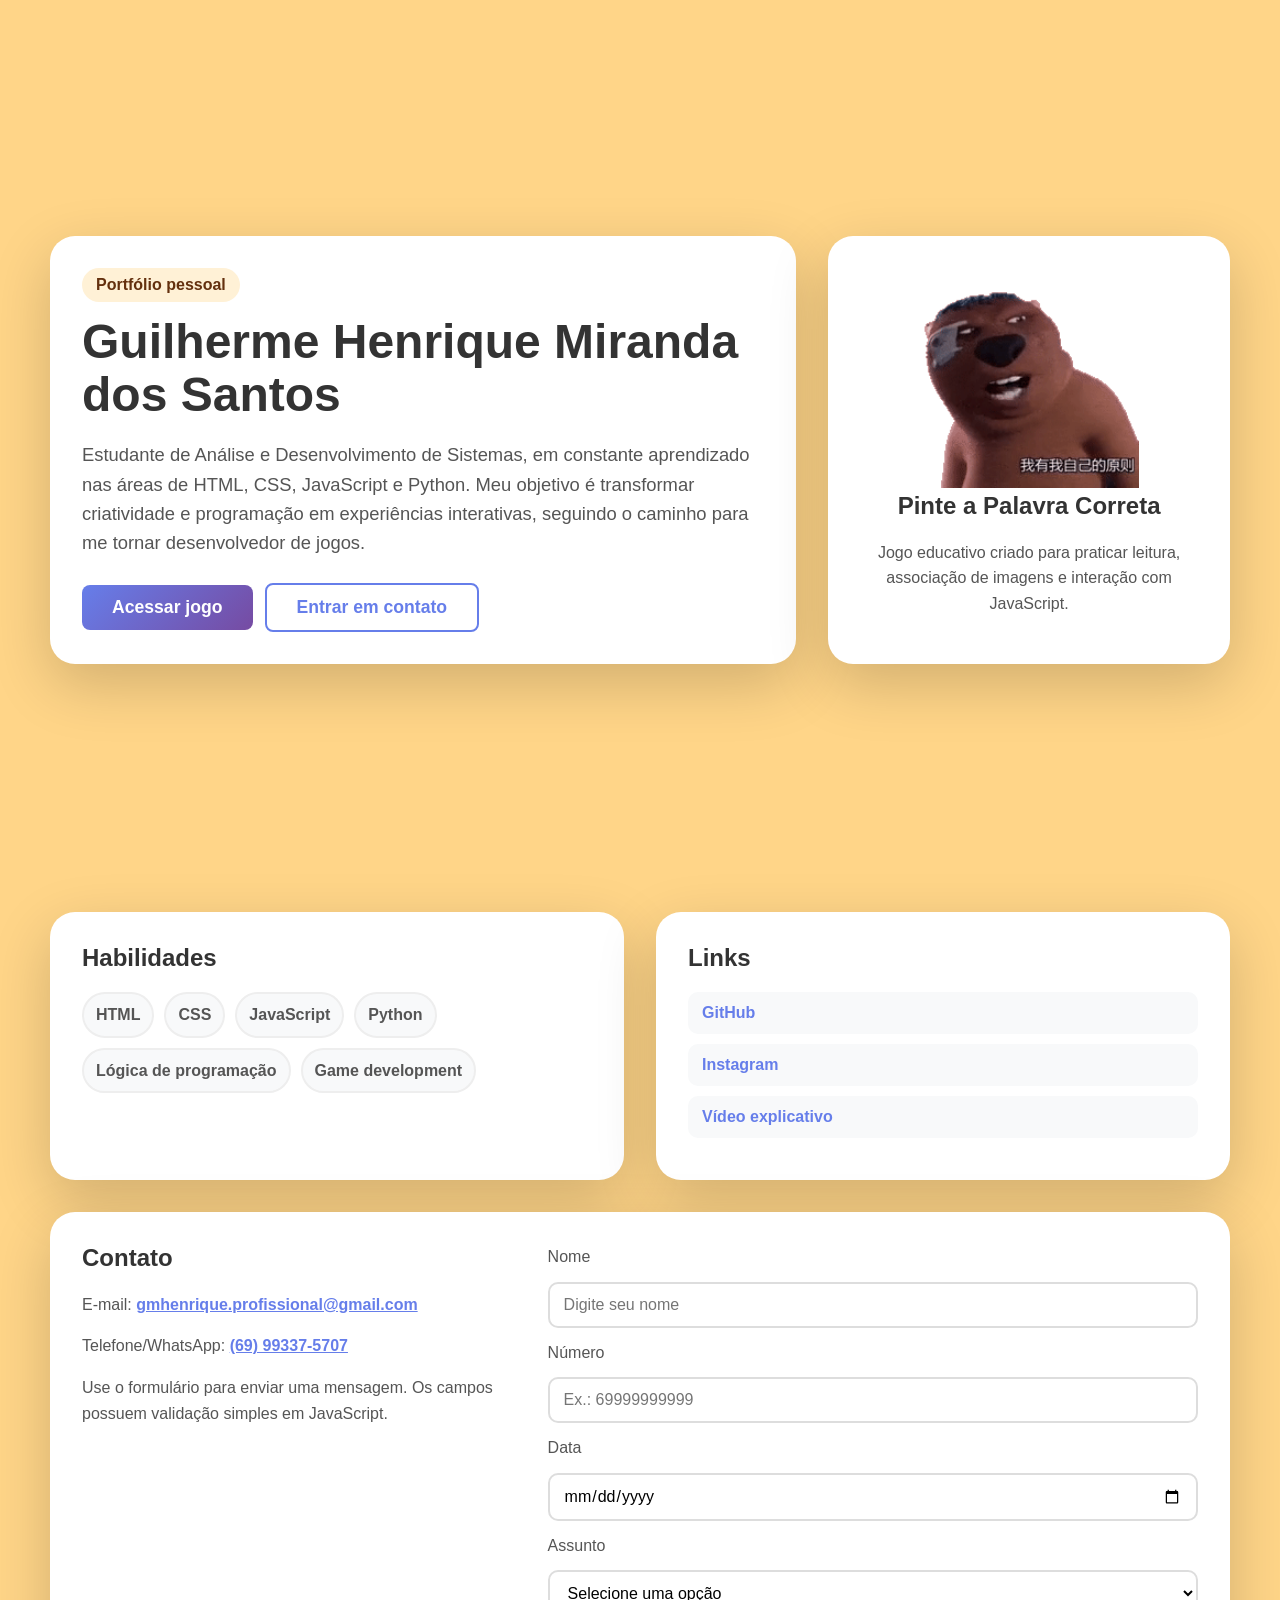
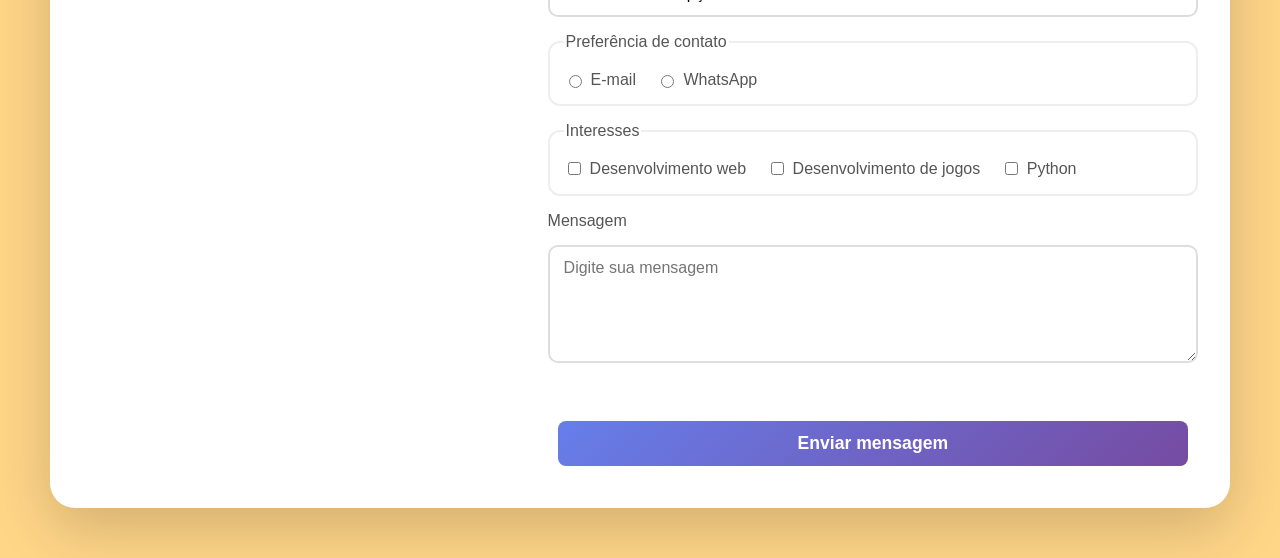
==== commit 6076cb51: "Add files via upload" ====
--- a/index.html
+++ b/index.html
@@ -47,7 +47,7 @@
                 <h2>Links</h2>
                 <a href="https://github.com/Hediits" target="_blank" rel="noopener">GitHub</a>
                 <a href="https://www.instagram.com/gui.h.henrique" target="_blank" rel="noopener">Instagram</a>
-                <a href="#" title="Substitua este link pelo vídeo no YouTube ou Drive">Vídeo explicativo</a>
+                <a href="https://youtu.be/8fD4zHdYNw8" target="_blank" rel="noopener">Vídeo explicativo</a>
             </article>
         </section>
 
